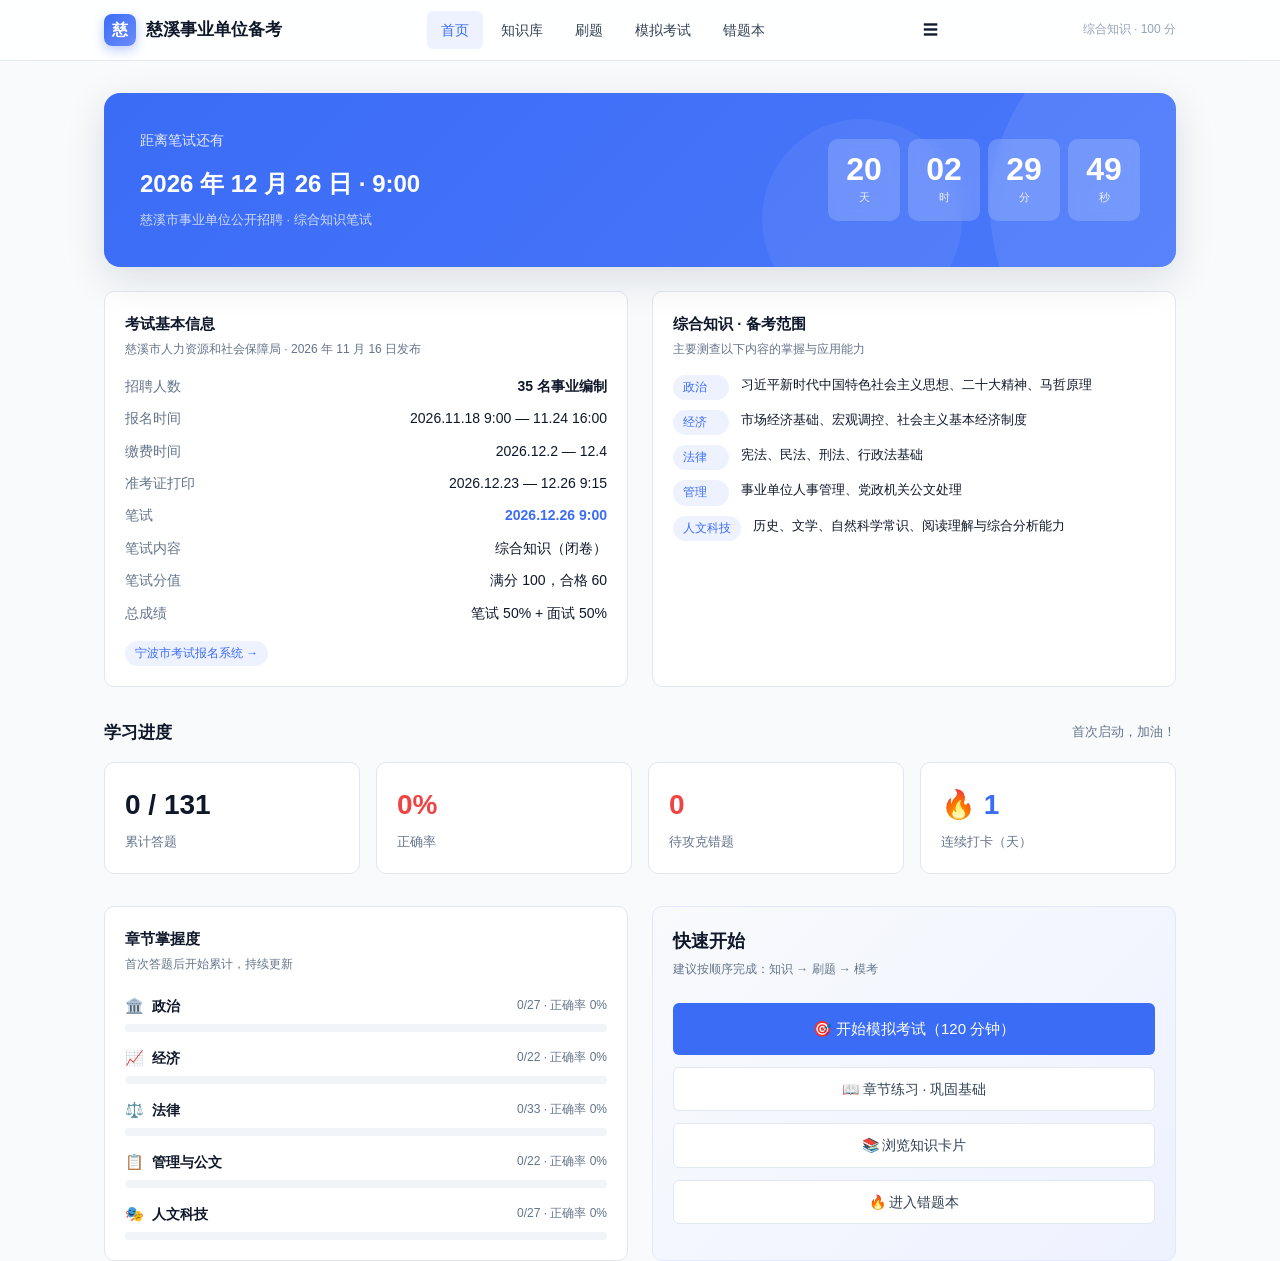
==== index.html @ dfe196db "feat: 慈溪事业单位备考网站 v1.0 — 131 道题 + 15 张知识卡" ====
<!DOCTYPE html>
<html lang="zh-CN">
<head>
<meta charset="UTF-8">
<meta name="viewport" content="width=device-width, initial-scale=1.0">
<title>慈溪事业单位备考 · 首页</title>
<link rel="stylesheet" href="styles.css">
</head>
<body>
<!-- 导航壳由 renderNav 注入 -->

<div class="container">

  <!-- Hero + 倒计时 -->
  <div class="countdown-wrap mt-32" id="countdown"></div>

  <div class="grid-2 mt-24 gap-24">
    <!-- 考试信息 -->
    <div class="card">
      <div class="card-title">考试基本信息</div>
      <div class="card-sub">慈溪市人力资源和社会保障局 · 2026 年 11 月 16 日发布</div>
      <div style="height:16px"></div>
      <div style="display:flex;flex-direction:column;gap:10px;font-size:14px;">
        <div class="flex-between"><span class="text-muted">招聘人数</span><span class="fw-bold">35 名事业编制</span></div>
        <div class="flex-between"><span class="text-muted">报名时间</span><span>2026.11.18 9:00 — 11.24 16:00</span></div>
        <div class="flex-between"><span class="text-muted">缴费时间</span><span>2026.12.2 — 12.4</span></div>
        <div class="flex-between"><span class="text-muted">准考证打印</span><span>2026.12.23 — 12.26 9:15</span></div>
        <div class="flex-between"><span class="text-muted">笔试</span><span class="text-primary fw-bold">2026.12.26 9:00</span></div>
        <div class="flex-between"><span class="text-muted">笔试内容</span><span>综合知识（闭卷）</span></div>
        <div class="flex-between"><span class="text-muted">笔试分值</span><span>满分 100，合格 60</span></div>
        <div class="flex-between"><span class="text-muted">总成绩</span><span>笔试 50% + 面试 50%</span></div>
      </div>
      <div class="mt-16">
        <a class="tag tag-blue" href="https://bmxt.nbhr.org.cn" target="_blank" rel="noopener">宁波市考试报名系统 →</a>
      </div>
    </div>

    <!-- 备考范围 -->
    <div class="card">
      <div class="card-title">综合知识 · 备考范围</div>
      <div class="card-sub">主要测查以下内容的掌握与应用能力</div>
      <div style="height:16px"></div>
      <div style="display:flex;flex-direction:column;gap:10px;">
        <div class="flex gap-12" style="align-items:flex-start;">
          <span class="tag tag-blue" style="min-width:56px;text-align:center;">政治</span>
          <span class="text-sm">习近平新时代中国特色社会主义思想、二十大精神、马哲原理</span>
        </div>
        <div class="flex gap-12" style="align-items:flex-start;">
          <span class="tag tag-blue" style="min-width:56px;text-align:center;">经济</span>
          <span class="text-sm">市场经济基础、宏观调控、社会主义基本经济制度</span>
        </div>
        <div class="flex gap-12" style="align-items:flex-start;">
          <span class="tag tag-blue" style="min-width:56px;text-align:center;">法律</span>
          <span class="text-sm">宪法、民法、刑法、行政法基础</span>
        </div>
        <div class="flex gap-12" style="align-items:flex-start;">
          <span class="tag tag-blue" style="min-width:56px;text-align:center;">管理</span>
          <span class="text-sm">事业单位人事管理、党政机关公文处理</span>
        </div>
        <div class="flex gap-12" style="align-items:flex-start;">
          <span class="tag tag-blue" style="min-width:56px;text-align:center;">人文科技</span>
          <span class="text-sm">历史、文学、自然科学常识、阅读理解与综合分析能力</span>
        </div>
      </div>
    </div>
  </div>

  <!-- 学习进度 -->
  <div class="section mt-32">
    <div class="section-header">
      <div class="section-title">学习进度</div>
      <div class="text-sm text-muted" id="lastUpdate">首次启动，加油！</div>
    </div>
    <div class="grid-4" id="statsGrid">
      <!-- 统计卡片由 JS 注入 -->
    </div>
  </div>

  <!-- 章节进度 + 快捷入口 -->
  <div class="grid-2 mt-24 gap-24">
    <div class="card">
      <div class="card-title">章节掌握度</div>
      <div class="card-sub">首次答题后开始累计，持续更新</div>
      <div style="height:20px"></div>
      <div id="chapterProgress" style="display:flex;flex-direction:column;gap:14px;">
        <!-- 章节进度条由 JS 注入 -->
      </div>
    </div>

    <div class="card" style="background:linear-gradient(135deg,#f8fafc 0%,#eef2ff 100%);border-color:#e0e7ff;">
      <div class="card-title" style="font-size:18px;">快速开始</div>
      <div class="card-sub">建议按顺序完成：知识 → 刷题 → 模考</div>
      <div style="height:24px"></div>
      <div style="display:flex;flex-direction:column;gap:12px;">
        <a class="btn btn-primary btn-block btn-lg" href="exam.html">🎯 开始模拟考试（120 分钟）</a>
        <a class="btn btn-outline btn-block" href="practice.html">📖 章节练习 · 巩固基础</a>
        <a class="btn btn-outline btn-block" href="knowledge.html">📚 浏览知识卡片</a>
        <a class="btn btn-outline btn-block" href="mistakes.html">🔥 进入错题本</a>
      </div>
    </div>
  </div>

</div>

<script src="data.js"></script>
<script src="app.js"></script>
<script>
  renderNav("home");
  startCountdown(document.getElementById("countdown"));

  // 打卡 + 渲染进度
  const streak = Store.checkIn();
  const p = getProgress();
  const statsEl = document.getElementById("statsGrid");
  const accuracyColor = p.accuracy >= 80 ? "success" : p.accuracy >= 60 ? "" : "danger";
  statsEl.innerHTML = `
    <div class="stat-card">
      <div class="stat-num">${p.answered} / ${p.total}</div>
      <div class="stat-label">累计答题</div>
    </div>
    <div class="stat-card">
      <div class="stat-num ${accuracyColor}">${p.accuracy}%</div>
      <div class="stat-label">正确率</div>
    </div>
    <div class="stat-card">
      <div class="stat-num danger">${p.mistakeCount}</div>
      <div class="stat-label">待攻克错题</div>
    </div>
    <div class="stat-card">
      <div class="stat-num accent">🔥 ${p.streak}</div>
      <div class="stat-label">连续打卡（天）</div>
    </div>
  `;

  // 章节进度
  const cp = document.getElementById("chapterProgress");
  cp.innerHTML = CHAPTERS.map(ch => {
    const qs = QUESTIONS.filter(q => q.section === ch.id);
    const sec = p.chapterStats[ch.id];
    const answered = sec?.total || 0;
    const correct = sec?.correct || 0;
    const pct = qs.length > 0 ? Math.round((answered / qs.length) * 100) : 0;
    const acc = answered > 0 ? Math.round((correct / answered) * 100) : 0;
    const color = acc >= 80 ? "green" : acc >= 60 ? "" : "amber";
    return `
      <div>
        <div class="flex-between" style="margin-bottom:6px;">
          <div class="flex gap-8" style="align-items:center;">
            <span>${ch.icon}</span>
            <span class="fw-600" style="font-size:14px;">${ch.name}</span>
          </div>
          <span class="text-xs text-muted">${answered}/${qs.length} · 正确率 ${acc}%</span>
        </div>
        <div class="progress-wrap">
          <div class="progress-bar ${color}" style="width:${pct}%"></div>
        </div>
      </div>
    `;
  }).join("");

  // 最近模考
  if (p.examCount > 0) {
    const exam = Store.load().exams;
    const last = exam[exam.length - 1];
    const date = new Date(last.time).toLocaleString("zh-CN", { hour12: false });
    console.log("最近一次模拟考试：", last.score, "分，", date);
  }
</script>
</body>
</html>
---- styles.css ----
/* ===== Design Tokens ===== */
:root {
  --primary: #3b6cf6;
  --primary-dark: #2e54c4;
  --primary-light: #eef2ff;
  --accent: #f59e0b;
  --danger: #ef4444;
  --success: #10b981;
  --neutral-900: #0f172a;
  --neutral-700: #334155;
  --neutral-500: #64748b;
  --neutral-400: #94a3b8;
  --neutral-200: #e2e8f0;
  --neutral-100: #f1f5f9;
  --neutral-50: #f8fafc;
  --radius-sm: 6px;
  --radius: 10px;
  --radius-lg: 16px;
  --shadow-sm: 0 1px 2px rgba(15, 23, 42, .06);
  --shadow: 0 4px 16px rgba(15, 23, 42, .08);
  --shadow-lg: 0 12px 40px rgba(15, 23, 42, .12);
  --container: 1120px;
}

* { box-sizing: border-box; margin: 0; padding: 0; }
html { scroll-behavior: smooth; }
body {
  font-family: -apple-system, BlinkMacSystemFont, "PingFang SC", "Microsoft YaHei", sans-serif;
  background: var(--neutral-50);
  color: var(--neutral-900);
  line-height: 1.6;
  font-size: 15px;
  -webkit-font-smoothing: antialiased;
}

a { color: inherit; text-decoration: none; }
button { font: inherit; cursor: pointer; border: none; background: none; color: inherit; }

/* ===== Layout ===== */
.container { max-width: var(--container); margin: 0 auto; padding: 0 24px; }

/* ===== Nav ===== */
.nav {
  position: sticky; top: 0; z-index: 50;
  background: rgba(255,255,255,.88); backdrop-filter: saturate(180%) blur(12px);
  border-bottom: 1px solid var(--neutral-200);
}
.nav-inner {
  display: flex; align-items: center; justify-content: space-between;
  height: 60px;
}
.brand {
  display: flex; align-items: center; gap: 10px;
  font-weight: 700; font-size: 17px; color: var(--neutral-900);
}
.brand-logo {
  width: 32px; height: 32px; border-radius: 8px;
  background: linear-gradient(135deg, var(--primary) 0%, #6b8cfa 100%);
  display: grid; place-items: center;
  color: #fff; font-weight: 800; font-size: 16px;
  box-shadow: 0 4px 12px rgba(59,108,246,.35);
}
.nav-links { display: flex; gap: 4px; }
.nav-links a {
  padding: 8px 14px; border-radius: var(--radius-sm);
  color: var(--neutral-700); font-weight: 500; font-size: 14px;
  transition: all .15s;
}
.nav-links a:hover { background: var(--neutral-100); color: var(--neutral-900); }
.nav-links a.active { background: var(--primary-light); color: var(--primary); }
.nav-hint { font-size: 12px; color: var(--neutral-400); }

/* ===== Hero / Header ===== */
.page-header {
  padding: 40px 0 28px;
}
.page-title {
  font-size: 26px; font-weight: 700; color: var(--neutral-900);
  margin-bottom: 6px;
}
.page-subtitle { color: var(--neutral-500); font-size: 14px; }

/* ===== Cards ===== */
.card {
  background: #fff; border: 1px solid var(--neutral-200);
  border-radius: var(--radius); padding: 20px;
}
.card-title { font-size: 15px; font-weight: 600; color: var(--neutral-900); margin-bottom: 4px; }
.card-sub { font-size: 12px; color: var(--neutral-500); }

/* ===== Grid ===== */
.grid-2 { display: grid; grid-template-columns: repeat(2, 1fr); gap: 16px; }
.grid-3 { display: grid; grid-template-columns: repeat(3, 1fr); gap: 16px; }
.grid-4 { display: grid; grid-template-columns: repeat(4, 1fr); gap: 16px; }

/* ===== Buttons ===== */
.btn {
  display: inline-flex; align-items: center; justify-content: center; gap: 6px;
  padding: 10px 20px; border-radius: var(--radius-sm);
  font-size: 14px; font-weight: 500;
  transition: all .15s;
}
.btn-primary { background: var(--primary); color: #fff; }
.btn-primary:hover { background: var(--primary-dark); }
.btn-outline { border: 1px solid var(--neutral-200); color: var(--neutral-700); background: #fff; }
.btn-outline:hover { border-color: var(--primary); color: var(--primary); }
.btn-ghost { color: var(--neutral-500); }
.btn-ghost:hover { color: var(--neutral-900); }
.btn-sm { padding: 6px 12px; font-size: 13px; }
.btn-lg { padding: 14px 28px; font-size: 15px; }
.btn-block { width: 100%; }

/* ===== Badges / Tags ===== */
.tag {
  display: inline-flex; align-items: center;
  padding: 3px 10px; border-radius: 100px;
  font-size: 12px; font-weight: 500;
}
.tag-blue { background: var(--primary-light); color: var(--primary); }
.tag-amber { background: #fef3c7; color: #92400e; }
.tag-green { background: #d1fae5; color: #065f46; }
.tag-gray { background: var(--neutral-100); color: var(--neutral-500); }
.tag-red { background: #fee2e2; color: #991b1b; }

/* ===== Countdown ===== */
.countdown-wrap {
  background: linear-gradient(135deg, var(--primary) 0%, #4a78fa 100%);
  color: #fff; border-radius: var(--radius-lg); padding: 36px;
  display: flex; justify-content: space-between; align-items: center;
  position: relative; overflow: hidden;
  box-shadow: var(--shadow-lg);
}
.countdown-wrap::before {
  content: ""; position: absolute; top: -50%; right: -20%;
  width: 400px; height: 400px; border-radius: 50%;
  background: rgba(255,255,255,.08);
}
.countdown-wrap::after {
  content: ""; position: absolute; bottom: -30%; right: 20%;
  width: 200px; height: 200px; border-radius: 50%;
  background: rgba(255,255,255,.06);
}
.countdown-left { position: relative; z-index: 1; }
.countdown-label { font-size: 14px; opacity: .85; margin-bottom: 14px; }
.countdown-title { font-size: 24px; font-weight: 700; margin-bottom: 6px; }
.countdown-sub { font-size: 13px; opacity: .75; }
.countdown-right { position: relative; z-index: 1; display: flex; gap: 8px; }
.cd-block {
  background: rgba(255,255,255,.18); border-radius: var(--radius);
  padding: 14px 18px; backdrop-filter: blur(8px);
  min-width: 72px; text-align: center;
}
.cd-num { font-size: 32px; font-weight: 700; line-height: 1; font-variant-numeric: tabular-nums; }
.cd-unit { font-size: 11px; opacity: .85; margin-top: 4px; }

/* ===== Stats ===== */
.stat-card {
  background: #fff; border: 1px solid var(--neutral-200);
  border-radius: var(--radius); padding: 20px;
}
.stat-num { font-size: 28px; font-weight: 700; color: var(--neutral-900); font-variant-numeric: tabular-nums; }
.stat-num.accent { color: var(--primary); }
.stat-num.danger { color: var(--danger); }
.stat-num.success { color: var(--success); }
.stat-label { font-size: 13px; color: var(--neutral-500); margin-top: 4px; }

/* ===== Progress Bar ===== */
.progress-wrap { width: 100%; height: 8px; background: var(--neutral-100); border-radius: 100px; overflow: hidden; }
.progress-bar { height: 100%; border-radius: 100px; background: linear-gradient(90deg, var(--primary), #6b8cfa); transition: width .4s ease; }
.progress-bar.small { height: 6px; }
.progress-bar.amber { background: linear-gradient(90deg, var(--accent), #fbbf24); }
.progress-bar.green { background: linear-gradient(90deg, var(--success), #34d399); }

/* ===== Section ===== */
.section { margin-bottom: 32px; }
.section-header {
  display: flex; justify-content: space-between; align-items: center;
  margin-bottom: 16px;
}
.section-title { font-size: 17px; font-weight: 700; color: var(--neutral-900); }

/* ===== Topic Cards (Knowledge) ===== */
.topic-card {
  background: #fff; border: 1px solid var(--neutral-200);
  border-radius: var(--radius); padding: 24px;
  transition: all .2s; cursor: pointer;
  display: block;
}
.topic-card:hover {
  border-color: var(--primary);
  box-shadow: var(--shadow);
  transform: translateY(-2px);
}
.topic-icon {
  width: 48px; height: 48px; border-radius: 12px;
  display: grid; place-items: center;
  font-size: 22px; margin-bottom: 16px;
}
.topic-card h3 { font-size: 16px; font-weight: 600; margin-bottom: 6px; }
.topic-card p { font-size: 13px; color: var(--neutral-500); margin-bottom: 14px; }
.topic-meta { display: flex; justify-content: space-between; font-size: 12px; color: var(--neutral-400); }

/* ===== Knowledge Page ===== */
.kb-tabs {
  display: flex; gap: 4px; padding: 4px; background: var(--neutral-100);
  border-radius: var(--radius-sm); margin-bottom: 24px;
  width: fit-content;
}
.kb-tab {
  padding: 8px 18px; border-radius: 6px;
  font-size: 13px; font-weight: 500;
  color: var(--neutral-500); cursor: pointer; transition: all .15s;
}
.kb-tab.active { background: #fff; color: var(--neutral-900); box-shadow: var(--shadow-sm); }

.kb-node {
  background: #fff; border: 1px solid var(--neutral-200);
  border-radius: var(--radius); padding: 24px;
  margin-bottom: 16px;
}
.kb-node h3 { font-size: 16px; font-weight: 600; margin-bottom: 12px; color: var(--neutral-900); }
.kb-node p, .kb-node li { font-size: 14px; color: var(--neutral-700); line-height: 1.8; }
.kb-node ul { padding-left: 20px; margin: 8px 0; }
.kb-node li { margin-bottom: 4px; }
.kb-node .hl { color: var(--primary); font-weight: 600; }
.kb-node code { background: var(--neutral-100); padding: 2px 6px; border-radius: 4px; font-size: 13px; }

/* ===== Question Card ===== */
.q-card {
  background: #fff; border: 1px solid var(--neutral-200);
  border-radius: var(--radius); padding: 28px; margin-bottom: 20px;
}
.q-meta { display: flex; gap: 12px; align-items: center; margin-bottom: 16px; }
.q-index { font-weight: 700; color: var(--primary); font-variant-numeric: tabular-nums; }
.q-type { font-size: 12px; color: var(--neutral-400); }
.q-text { font-size: 15px; line-height: 1.8; color: var(--neutral-900); margin-bottom: 20px; font-weight: 500; }

.options { display: flex; flex-direction: column; gap: 10px; }
.option {
  display: flex; align-items: flex-start; gap: 12px;
  padding: 14px 16px; border: 1px solid var(--neutral-200);
  border-radius: var(--radius-sm); cursor: pointer;
  transition: all .15s;
  background: #fff;
  text-align: left;
}
.option:hover { border-color: var(--primary); background: var(--primary-light); }
.option.selected { border-color: var(--primary); background: var(--primary-light); }
.option.correct { border-color: var(--success); background: #d1fae5; }
.option.wrong { border-color: var(--danger); background: #fee2e2; }
.option.disabled { cursor: default; }
.option-key {
  width: 26px; height: 26px; border-radius: 50%;
  background: var(--neutral-100); color: var(--neutral-500);
  display: grid; place-items: center;
  font-weight: 600; font-size: 13px; flex-shrink: 0;
}
.option.selected .option-key { background: var(--primary); color: #fff; }
.option.correct .option-key { background: var(--success); color: #fff; }
.option.wrong .option-key { background: var(--danger); color: #fff; }
.option-text { flex: 1; font-size: 14px; color: var(--neutral-700); padding-top: 3px; }

.q-explain {
  margin-top: 20px; padding: 16px; background: var(--neutral-50);
  border-radius: var(--radius-sm); border-left: 3px solid var(--primary);
  font-size: 13px; color: var(--neutral-700); line-height: 1.8;
}
.q-explain-title { font-weight: 600; margin-bottom: 6px; color: var(--neutral-900); }

/* ===== Exam Page ===== */
.exam-header {
  position: sticky; top: 60px; z-index: 40;
  background: rgba(255,255,255,.95); backdrop-filter: blur(10px);
  border-bottom: 1px solid var(--neutral-200);
  padding: 12px 0; margin-bottom: 20px;
}
.exam-header-inner {
  display: flex; justify-content: space-between; align-items: center;
  gap: 16px;
}
.timer {
  font-family: "SF Mono", "JetBrains Mono", Consolas, monospace;
  font-size: 20px; font-weight: 700; color: var(--neutral-900);
  padding: 8px 16px; background: var(--neutral-100); border-radius: var(--radius-sm);
}
.timer.warning { background: #fef3c7; color: #92400e; }
.timer.danger { background: #fee2e2; color: #991b1b; }
.q-nav { display: flex; gap: 6px; flex-wrap: wrap; max-width: 50%; }
.q-nav-btn {
  width: 32px; height: 32px; border-radius: 6px;
  font-size: 13px; font-weight: 500;
  background: var(--neutral-100); color: var(--neutral-500);
  transition: all .1s;
}
.q-nav-btn:hover { background: var(--neutral-200); }
.q-nav-btn.current { background: var(--primary); color: #fff; }
.q-nav-btn.answered { background: var(--success); color: #fff; }
.q-nav-btn.marked { background: var(--accent); color: #fff; }

/* ===== Result ===== */
.result-card {
  background: #fff; border-radius: var(--radius-lg); padding: 40px;
  text-align: center; box-shadow: var(--shadow);
}
.score-circle {
  width: 180px; height: 180px; border-radius: 50%;
  margin: 0 auto 24px; position: relative;
  display: grid; place-items: center;
}
.score-circle svg { position: absolute; inset: 0; transform: rotate(-90deg); }
.score-num { font-size: 48px; font-weight: 800; font-variant-numeric: tabular-nums; }
.score-unit { font-size: 14px; color: var(--neutral-500); }
.result-title { font-size: 22px; font-weight: 700; margin-bottom: 8px; }
.result-title.pass { color: var(--success); }
.result-title.fail { color: var(--danger); }
.result-sub { color: var(--neutral-500); margin-bottom: 24px; }

/* ===== Practice Page ===== */
.chapter-list { display: flex; flex-direction: column; gap: 12px; }
.chapter-item {
  background: #fff; border: 1px solid var(--neutral-200);
  border-radius: var(--radius); padding: 20px 24px;
  display: flex; justify-content: space-between; align-items: center;
  transition: all .15s; cursor: pointer;
}
.chapter-item:hover { border-color: var(--primary); box-shadow: var(--shadow-sm); }
.chapter-info { flex: 1; }
.chapter-info h4 { font-size: 15px; font-weight: 600; margin-bottom: 4px; }
.chapter-info p { font-size: 13px; color: var(--neutral-500); }
.chapter-progress { width: 200px; text-align: right; }
.chapter-progress .progress-wrap { margin-bottom: 6px; }

/* ===== Mistakes ===== */
.mistake-filter {
  display: flex; gap: 8px; margin-bottom: 20px; flex-wrap: wrap;
}

/* ===== Modal ===== */
.modal-mask {
  position: fixed; inset: 0; background: rgba(15, 23, 42, .5);
  display: grid; place-items: center; z-index: 100;
  animation: fadeIn .15s ease;
}
.modal {
  background: #fff; border-radius: var(--radius-lg);
  padding: 28px; width: 440px; max-width: 90vw;
  box-shadow: var(--shadow-lg);
}
.modal h3 { font-size: 18px; font-weight: 700; margin-bottom: 8px; }
.modal p { font-size: 14px; color: var(--neutral-500); margin-bottom: 20px; }
.modal-actions { display: flex; gap: 10px; justify-content: flex-end; }

@keyframes fadeIn { from { opacity: 0; } to { opacity: 1; } }

/* ===== Utility ===== */
.flex { display: flex; }
.flex-between { display: flex; justify-content: space-between; align-items: center; }
.gap-8 { gap: 8px; } .gap-12 { gap: 12px; } .gap-16 { gap: 16px; } .gap-24 { gap: 24px; }
.mt-8 { margin-top: 8px; } .mt-16 { margin-top: 16px; } .mt-24 { margin-top: 24px; } .mt-32 { margin-top: 32px; }
.mb-8 { margin-bottom: 8px; } .mb-16 { margin-bottom: 16px; }
.text-sm { font-size: 13px; }
.text-xs { font-size: 12px; }
.text-muted { color: var(--neutral-500); }
.text-primary { color: var(--primary); }
.text-danger { color: var(--danger); }
.text-success { color: var(--success); }
.text-accent { color: var(--accent); }
.text-center { text-align: center; }
.fw-bold { font-weight: 700; }
.fw-600 { font-weight: 600; }
.empty-state {
  padding: 60px 20px; text-align: center; color: var(--neutral-400);
}
.empty-state-icon { font-size: 48px; margin-bottom: 12px; }
.hidden { display: none !important; }

/* ===== Mobile ===== */
@media (max-width: 768px) {
  .nav-links { display: none; }
  .nav-links.open {
    display: flex; flex-direction: column; gap: 4px;
    position: absolute; top: 60px; left: 0; right: 0;
    background: #fff; border-bottom: 1px solid var(--neutral-200);
    padding: 12px 24px;
  }
  .nav-links.open a { padding: 10px 12px; border-radius: var(--radius-sm); }
  .nav-hint { display: none; }
  .menu-btn { display: block !important; }

  .container { padding: 0 16px; }
  .countdown-wrap { flex-direction: column; text-align: center; padding: 28px; gap: 20px; }
  .countdown-right { justify-content: center; flex-wrap: wrap; }
  .grid-2, .grid-3, .grid-4 { grid-template-columns: 1fr; }
  .page-header { padding: 28px 0 20px; }
  .page-title { font-size: 22px; }

  .exam-header-inner { flex-direction: column; align-items: stretch; gap: 10px; }
  .q-nav { max-width: 100%; justify-content: center; }
  .chapter-item { flex-direction: column; align-items: flex-start; gap: 12px; }
  .chapter-progress { width: 100%; text-align: left; }
  .score-circle { width: 140px; height: 140px; }
  .score-num { font-size: 36px; }

  .cd-block { min-width: 56px; padding: 10px 12px; }
  .cd-num { font-size: 22px; }
}

.menu-btn { display: none; }
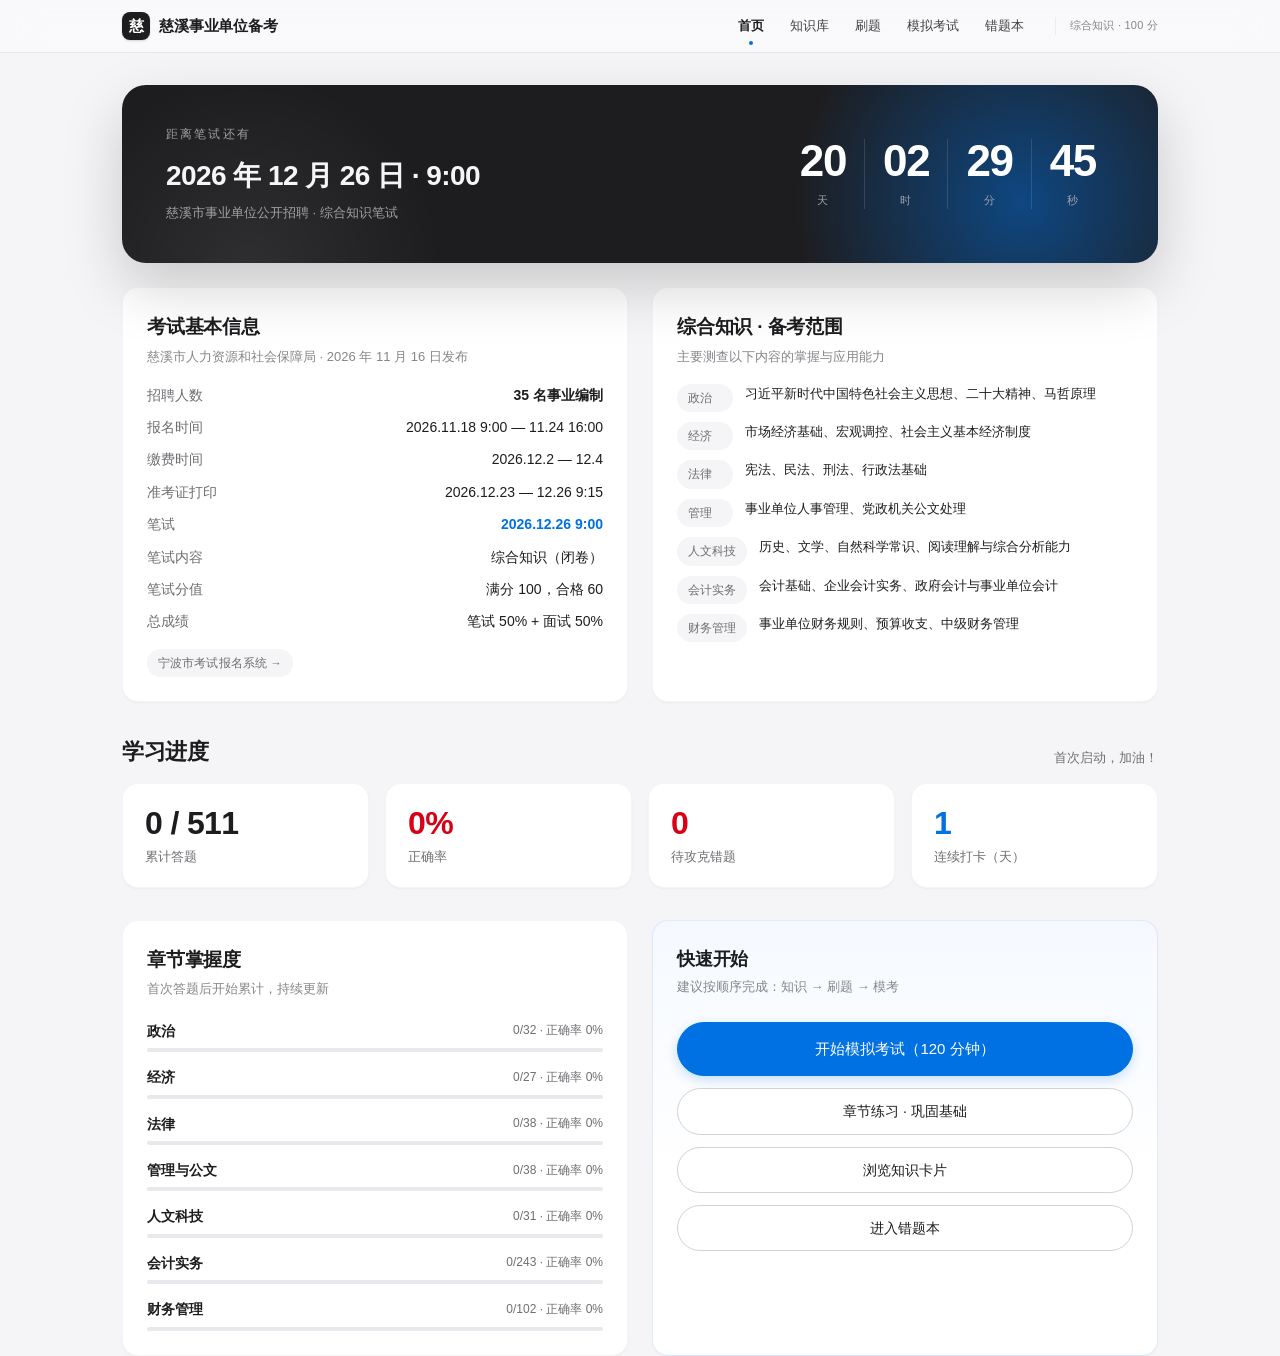
==== commit cc4d47e0: "扩充财务管理与政府会计题库至511题，新增政府会计制度科目卡，优化移动端交互" ====
--- a/index.html
+++ b/index.html
@@ -2,11 +2,11 @@
 <html lang="zh-CN">
 <head>
 <meta charset="UTF-8">
-<meta name="viewport" content="width=device-width, initial-scale=1.0">
+<meta name="viewport" content="width=device-width, initial-scale=1.0, viewport-fit=cover">
 <title>慈溪事业单位备考 · 首页</title>
-<link rel="stylesheet" href="styles.css">
+<link rel="stylesheet" href="styles.css?v=20261124d">
 </head>
-<body>
+<body class="has-dock">
 <!-- 导航壳由 renderNav 注入 -->
 
 <div class="container">
@@ -61,6 +61,14 @@
           <span class="tag tag-blue" style="min-width:56px;text-align:center;">人文科技</span>
           <span class="text-sm">历史、文学、自然科学常识、阅读理解与综合分析能力</span>
         </div>
+        <div class="flex gap-12" style="align-items:flex-start;">
+          <span class="tag tag-blue" style="min-width:56px;text-align:center;">会计实务</span>
+          <span class="text-sm">会计基础、企业会计实务、政府会计与事业单位会计</span>
+        </div>
+        <div class="flex gap-12" style="align-items:flex-start;">
+          <span class="tag tag-blue" style="min-width:56px;text-align:center;">财务管理</span>
+          <span class="text-sm">事业单位财务规则、预算收支、中级财务管理</span>
+        </div>
       </div>
     </div>
   </div>
@@ -87,23 +95,28 @@
       </div>
     </div>
 
-    <div class="card" style="background:linear-gradient(135deg,#f8fafc 0%,#eef2ff 100%);border-color:#e0e7ff;">
+    <div class="card quick-start">
       <div class="card-title" style="font-size:18px;">快速开始</div>
       <div class="card-sub">建议按顺序完成：知识 → 刷题 → 模考</div>
       <div style="height:24px"></div>
       <div style="display:flex;flex-direction:column;gap:12px;">
-        <a class="btn btn-primary btn-block btn-lg" href="exam.html">🎯 开始模拟考试（120 分钟）</a>
-        <a class="btn btn-outline btn-block" href="practice.html">📖 章节练习 · 巩固基础</a>
-        <a class="btn btn-outline btn-block" href="knowledge.html">📚 浏览知识卡片</a>
-        <a class="btn btn-outline btn-block" href="mistakes.html">🔥 进入错题本</a>
+        <a class="btn btn-primary btn-block btn-lg" href="exam.html">开始模拟考试（120 分钟）</a>
+        <a class="btn btn-outline btn-block" href="practice.html">章节练习 · 巩固基础</a>
+        <a class="btn btn-outline btn-block" href="knowledge.html">浏览知识卡片</a>
+        <a class="btn btn-outline btn-block" href="mistakes.html">进入错题本</a>
       </div>
     </div>
   </div>
 
 </div>
 
-<script src="data.js"></script>
-<script src="app.js"></script>
+<div class="mobile-dock">
+  <a class="btn btn-outline" href="practice.html">章节练习</a>
+  <a class="btn btn-primary" href="exam.html">模拟考试</a>
+</div>
+
+<script src="data.js?v=20261125"></script>
+<script src="app.js?v=20261124"></script>
 <script>
   renderNav("home");
   startCountdown(document.getElementById("countdown"));
@@ -127,7 +140,7 @@
       <div class="stat-label">待攻克错题</div>
     </div>
     <div class="stat-card">
-      <div class="stat-num accent">🔥 ${p.streak}</div>
+      <div class="stat-num accent">${p.streak}</div>
       <div class="stat-label">连续打卡（天）</div>
     </div>
   `;
@@ -146,7 +159,7 @@
       <div>
         <div class="flex-between" style="margin-bottom:6px;">
           <div class="flex gap-8" style="align-items:center;">
-            <span>${ch.icon}</span>
+            <span class="chapter-icon">${ch.icon}</span>
             <span class="fw-600" style="font-size:14px;">${ch.name}</span>
           </div>
           <span class="text-xs text-muted">${answered}/${qs.length} · 正确率 ${acc}%</span>
--- a/styles.css
+++ b/styles.css
@@ -1,92 +1,159 @@
-/* ===== Design Tokens ===== */
+/* ============================================================
+   慈溪事业单位备考 · Apple 风格视觉系统
+   浅灰底、白色圆角卡片、SF 系统字体、蓝色主色、分段控件
+   ============================================================ */
+
 :root {
-  --primary: #3b6cf6;
-  --primary-dark: #2e54c4;
-  --primary-light: #eef2ff;
-  --accent: #f59e0b;
-  --danger: #ef4444;
-  --success: #10b981;
-  --neutral-900: #0f172a;
-  --neutral-700: #334155;
-  --neutral-500: #64748b;
-  --neutral-400: #94a3b8;
-  --neutral-200: #e2e8f0;
-  --neutral-100: #f1f5f9;
-  --neutral-50: #f8fafc;
-  --radius-sm: 6px;
-  --radius: 10px;
-  --radius-lg: 16px;
-  --shadow-sm: 0 1px 2px rgba(15, 23, 42, .06);
-  --shadow: 0 4px 16px rgba(15, 23, 42, .08);
-  --shadow-lg: 0 12px 40px rgba(15, 23, 42, .12);
-  --container: 1120px;
+  /* 背景与材质 */
+  --paper: #f5f5f7;
+  --paper-deep: #e8e8ed;
+  --surface: #ffffff;
+  --surface-2: #fbfbfd;
+
+  /* 文字 */
+  --ink: #1d1d1f;
+  --ink-2: #424245;
+  --muted: #6e6e73;
+  --faint: #86868b;
+
+  /* 分隔线 */
+  --line: #d2d2d7;
+  --line-strong: #b8b8bd;
+  --line-soft: #ececef;
+
+  /* 主色与状态色 */
+  --accent: #0071e3;
+  --accent-dark: #0066cc;
+  --accent-soft: #e8f2ff;
+  --jade: #248a3d;
+  --jade-soft: #edf9f0;
+  --gold: #c93400;
+  --gold-soft: #fff4e5;
+  --danger: #d70015;
+  --danger-soft: #fff0ef;
+  --success: #248a3d;
+
+  /* 兼容旧 token */
+  --primary: #0071e3;
+  --primary-dark: #0066cc;
+  --primary-light: #e8f2ff;
+  --neutral-900: #1d1d1f;
+  --neutral-700: #424245;
+  --neutral-500: #6e6e73;
+  --neutral-400: #86868b;
+  --neutral-200: #d2d2d7;
+  --neutral-100: #e8e8ed;
+  --neutral-50: #f5f5f7;
+
+  /* 圆角 */
+  --radius-sm: 10px;
+  --radius: 16px;
+  --radius-lg: 24px;
+  --radius-pill: 980px;
+
+  /* 阴影 */
+  --shadow-sm: 0 1px 2px rgba(0, 0, 0, .04);
+  --shadow: 0 4px 20px rgba(0, 0, 0, .06);
+  --shadow-lg: 0 20px 48px rgba(0, 0, 0, .12);
+  --container: 1080px;
+
+  /* 字体 */
+  --font-display: -apple-system, BlinkMacSystemFont, "SF Pro Display", "PingFang SC", "Helvetica Neue", "Microsoft YaHei", sans-serif;
+  --font-body: -apple-system, BlinkMacSystemFont, "SF Pro Text", "PingFang SC", "Helvetica Neue", "Microsoft YaHei", sans-serif;
+  --font-mono: "SF Mono", ui-monospace, "JetBrains Mono", Menlo, Consolas, monospace;
 }
 
 * { box-sizing: border-box; margin: 0; padding: 0; }
-html { scroll-behavior: smooth; }
+html { scroll-behavior: smooth; -webkit-text-size-adjust: 100%; }
 body {
-  font-family: -apple-system, BlinkMacSystemFont, "PingFang SC", "Microsoft YaHei", sans-serif;
-  background: var(--neutral-50);
-  color: var(--neutral-900);
+  font-family: var(--font-body);
+  background: var(--paper);
+  color: var(--ink);
   line-height: 1.6;
-  font-size: 15px;
+  font-size: 16px;
   -webkit-font-smoothing: antialiased;
+  text-rendering: optimizeLegibility;
 }
 
 a { color: inherit; text-decoration: none; }
 button { font: inherit; cursor: pointer; border: none; background: none; color: inherit; }
+::selection { background: rgba(0, 113, 227, .22); color: var(--ink); }
+:focus-visible { outline: 3px solid rgba(0, 113, 227, .5); outline-offset: 2px; border-radius: 6px; }
 
 /* ===== Layout ===== */
-.container { max-width: var(--container); margin: 0 auto; padding: 0 24px; }
+.container { max-width: var(--container); margin: 0 auto; padding: 0 22px; }
 
 /* ===== Nav ===== */
 .nav {
   position: sticky; top: 0; z-index: 50;
-  background: rgba(255,255,255,.88); backdrop-filter: saturate(180%) blur(12px);
-  border-bottom: 1px solid var(--neutral-200);
+  background: rgba(251, 251, 253, .82);
+  backdrop-filter: saturate(180%) blur(20px);
+  -webkit-backdrop-filter: saturate(180%) blur(20px);
+  border-bottom: 1px solid rgba(0, 0, 0, .08);
 }
 .nav-inner {
   display: flex; align-items: center; justify-content: space-between;
-  height: 60px;
+  height: 52px; gap: 20px;
 }
 .brand {
-  display: flex; align-items: center; gap: 10px;
-  font-weight: 700; font-size: 17px; color: var(--neutral-900);
+  display: flex; align-items: center; gap: 9px;
+  font-size: 15px; font-weight: 600; letter-spacing: -.01em;
+  color: var(--ink); white-space: nowrap;
 }
 .brand-logo {
-  width: 32px; height: 32px; border-radius: 8px;
-  background: linear-gradient(135deg, var(--primary) 0%, #6b8cfa 100%);
+  width: 28px; height: 28px; border-radius: 8px;
+  background: var(--ink); color: #fff;
   display: grid; place-items: center;
-  color: #fff; font-weight: 800; font-size: 16px;
-  box-shadow: 0 4px 12px rgba(59,108,246,.35);
-}
-.nav-links { display: flex; gap: 4px; }
+  font-size: 15px; font-weight: 600;
+  box-shadow: 0 1px 2px rgba(0, 0, 0, .16);
+}
+.nav-links { display: flex; gap: 4px; margin-left: auto; }
 .nav-links a {
-  padding: 8px 14px; border-radius: var(--radius-sm);
-  color: var(--neutral-700); font-weight: 500; font-size: 14px;
-  transition: all .15s;
-}
-.nav-links a:hover { background: var(--neutral-100); color: var(--neutral-900); }
-.nav-links a.active { background: var(--primary-light); color: var(--primary); }
-.nav-hint { font-size: 12px; color: var(--neutral-400); }
-
-/* ===== Hero / Header ===== */
-.page-header {
-  padding: 40px 0 28px;
-}
+  position: relative;
+  padding: 16px 11px;
+  color: var(--ink-2); font-size: 12.5px; letter-spacing: 0;
+  transition: color .18s ease;
+}
+.nav-links a:hover { color: var(--accent); }
+.nav-links a.active { color: var(--ink); font-weight: 600; }
+.nav-links a.active::after {
+  content: ""; position: absolute; left: 50%; bottom: 7px;
+  width: 4px; height: 4px; border-radius: 50%;
+  background: var(--accent); transform: translateX(-50%);
+}
+.nav-hint {
+  font-size: 11px; color: var(--faint); letter-spacing: .02em;
+  padding-left: 14px; border-left: 1px solid var(--line-soft);
+  white-space: nowrap;
+}
+.menu-btn {
+  display: none; align-items: center; justify-content: center;
+  width: 34px; height: 34px; border-radius: 50%;
+  color: var(--ink); font-size: 16px;
+  background: rgba(0, 0, 0, .05);
+}
+
+/* ===== Page Header ===== */
+.page-header { padding: 42px 0 22px; margin-bottom: 24px; }
 .page-title {
-  font-size: 26px; font-weight: 700; color: var(--neutral-900);
-  margin-bottom: 6px;
-}
-.page-subtitle { color: var(--neutral-500); font-size: 14px; }
+  font-size: 36px; font-weight: 700; letter-spacing: -.02em;
+  color: var(--ink); margin-bottom: 7px; line-height: 1.2;
+}
+.page-subtitle { color: var(--muted); font-size: 15px; letter-spacing: 0; }
 
 /* ===== Cards ===== */
 .card {
-  background: #fff; border: 1px solid var(--neutral-200);
-  border-radius: var(--radius); padding: 20px;
-}
-.card-title { font-size: 15px; font-weight: 600; color: var(--neutral-900); margin-bottom: 4px; }
-.card-sub { font-size: 12px; color: var(--neutral-500); }
+  background: var(--surface);
+  border: 1px solid rgba(0, 0, 0, .04);
+  border-radius: var(--radius);
+  padding: 24px;
+  box-shadow: var(--shadow-sm);
+}
+.card-title {
+  font-size: 19px; font-weight: 600; letter-spacing: -.01em;
+  color: var(--ink); margin-bottom: 4px;
+}
+.card-sub { font-size: 13px; color: var(--faint); }
 
 /* ===== Grid ===== */
 .grid-2 { display: grid; grid-template-columns: repeat(2, 1fr); gap: 16px; }
@@ -95,262 +162,333 @@
 
 /* ===== Buttons ===== */
 .btn {
-  display: inline-flex; align-items: center; justify-content: center; gap: 6px;
-  padding: 10px 20px; border-radius: var(--radius-sm);
-  font-size: 14px; font-weight: 500;
-  transition: all .15s;
-}
-.btn-primary { background: var(--primary); color: #fff; }
-.btn-primary:hover { background: var(--primary-dark); }
-.btn-outline { border: 1px solid var(--neutral-200); color: var(--neutral-700); background: #fff; }
-.btn-outline:hover { border-color: var(--primary); color: var(--primary); }
-.btn-ghost { color: var(--neutral-500); }
-.btn-ghost:hover { color: var(--neutral-900); }
-.btn-sm { padding: 6px 12px; font-size: 13px; }
+  display: inline-flex; align-items: center; justify-content: center; gap: 7px;
+  padding: 11px 21px; border-radius: var(--radius-pill);
+  font-size: 14px; font-weight: 500; letter-spacing: 0;
+  border: 1px solid transparent;
+  transition: background .18s ease, border-color .18s ease, color .18s ease, transform .12s ease, box-shadow .18s ease;
+}
+.btn:active { transform: scale(.975); }
+.btn-primary {
+  background: var(--accent); color: #fff; border-color: var(--accent);
+  box-shadow: 0 4px 12px rgba(0, 113, 227, .22);
+}
+.btn-primary:hover { background: #0077ed; border-color: #0077ed; }
+.btn-outline { border-color: var(--line); color: var(--ink); background: var(--surface); }
+.btn-outline:hover { border-color: var(--faint); background: var(--surface-2); }
+.btn-ghost { color: var(--accent); }
+.btn-ghost:hover { color: var(--accent-dark); background: rgba(0, 113, 227, .06); }
+.btn-sm { padding: 7px 14px; font-size: 12.5px; }
 .btn-lg { padding: 14px 28px; font-size: 15px; }
 .btn-block { width: 100%; }
+.btn:disabled { opacity: .4; cursor: not-allowed; }
 
 /* ===== Badges / Tags ===== */
 .tag {
   display: inline-flex; align-items: center;
-  padding: 3px 10px; border-radius: 100px;
-  font-size: 12px; font-weight: 500;
-}
-.tag-blue { background: var(--primary-light); color: var(--primary); }
-.tag-amber { background: #fef3c7; color: #92400e; }
-.tag-green { background: #d1fae5; color: #065f46; }
-.tag-gray { background: var(--neutral-100); color: var(--neutral-500); }
-.tag-red { background: #fee2e2; color: #991b1b; }
-
-/* ===== Countdown ===== */
+  padding: 4px 10px; border-radius: var(--radius-pill);
+  font-size: 11.5px; font-weight: 500; letter-spacing: .01em;
+  border: 1px solid transparent; white-space: nowrap;
+}
+.tag-blue { background: var(--paper); color: var(--muted); }
+.tag-amber { background: var(--gold-soft); color: var(--gold); }
+.tag-green { background: var(--jade-soft); color: var(--jade); }
+.tag-gray { background: var(--paper); color: var(--muted); }
+.tag-red { background: var(--danger-soft); color: var(--danger); }
+
+/* ===== Countdown（深色产品面板） ===== */
 .countdown-wrap {
-  background: linear-gradient(135deg, var(--primary) 0%, #4a78fa 100%);
-  color: #fff; border-radius: var(--radius-lg); padding: 36px;
+  position: relative; overflow: hidden;
+  background: #1d1d1f;
+  color: #f5f5f7;
+  border-radius: var(--radius-lg);
+  padding: 40px 44px;
   display: flex; justify-content: space-between; align-items: center;
-  position: relative; overflow: hidden;
-  box-shadow: var(--shadow-lg);
+  gap: 28px;
+  box-shadow: 0 24px 60px rgba(0, 0, 0, .18);
 }
 .countdown-wrap::before {
-  content: ""; position: absolute; top: -50%; right: -20%;
-  width: 400px; height: 400px; border-radius: 50%;
-  background: rgba(255,255,255,.08);
+  content: ""; position: absolute; right: -12%; top: -80%;
+  width: 520px; height: 520px; border-radius: 50%;
+  background: radial-gradient(circle, rgba(0, 113, 227, .5), transparent 62%);
+  pointer-events: none;
 }
 .countdown-wrap::after {
-  content: ""; position: absolute; bottom: -30%; right: 20%;
-  width: 200px; height: 200px; border-radius: 50%;
-  background: rgba(255,255,255,.06);
+  content: ""; position: absolute; left: -8%; bottom: -120%;
+  width: 420px; height: 420px; border-radius: 50%;
+  background: radial-gradient(circle, rgba(255, 255, 255, .08), transparent 65%);
+  pointer-events: none;
 }
 .countdown-left { position: relative; z-index: 1; }
-.countdown-label { font-size: 14px; opacity: .85; margin-bottom: 14px; }
-.countdown-title { font-size: 24px; font-weight: 700; margin-bottom: 6px; }
-.countdown-sub { font-size: 13px; opacity: .75; }
-.countdown-right { position: relative; z-index: 1; display: flex; gap: 8px; }
+.countdown-label {
+  font-size: 12px; letter-spacing: .18em; color: #a1a1a6;
+  margin-bottom: 14px; font-weight: 500;
+}
+.countdown-title {
+  font-size: 28px; font-weight: 600; letter-spacing: -.02em;
+  color: #f5f5f7; margin-bottom: 8px; line-height: 1.3;
+}
+.countdown-sub { font-size: 13px; color: #a1a1a6; letter-spacing: 0; }
+.countdown-right { position: relative; z-index: 1; display: flex; align-items: stretch; }
 .cd-block {
-  background: rgba(255,255,255,.18); border-radius: var(--radius);
-  padding: 14px 18px; backdrop-filter: blur(8px);
-  min-width: 72px; text-align: center;
-}
-.cd-num { font-size: 32px; font-weight: 700; line-height: 1; font-variant-numeric: tabular-nums; }
-.cd-unit { font-size: 11px; opacity: .85; margin-top: 4px; }
+  min-width: 76px; text-align: center;
+  padding: 0 18px;
+  border-left: 1px solid rgba(255, 255, 255, .12);
+}
+.cd-block:first-child { border-left: none; }
+.cd-num {
+  font-size: 44px; font-weight: 600; line-height: 1;
+  color: #fff; font-variant-numeric: tabular-nums;
+  letter-spacing: -.03em;
+}
+.cd-unit { font-size: 11px; color: #a1a1a6; margin-top: 9px; letter-spacing: .08em; }
 
 /* ===== Stats ===== */
 .stat-card {
-  background: #fff; border: 1px solid var(--neutral-200);
-  border-radius: var(--radius); padding: 20px;
-}
-.stat-num { font-size: 28px; font-weight: 700; color: var(--neutral-900); font-variant-numeric: tabular-nums; }
-.stat-num.accent { color: var(--primary); }
+  background: var(--surface);
+  border: 1px solid rgba(0, 0, 0, .04);
+  border-radius: var(--radius);
+  padding: 20px 22px;
+  box-shadow: var(--shadow-sm);
+}
+.stat-num {
+  font-size: 32px; font-weight: 600; line-height: 1.2;
+  color: var(--ink); font-variant-numeric: tabular-nums;
+  letter-spacing: -.02em;
+}
+.stat-num.accent { color: var(--accent); }
 .stat-num.danger { color: var(--danger); }
-.stat-num.success { color: var(--success); }
-.stat-label { font-size: 13px; color: var(--neutral-500); margin-top: 4px; }
-
-/* ===== Progress Bar ===== */
-.progress-wrap { width: 100%; height: 8px; background: var(--neutral-100); border-radius: 100px; overflow: hidden; }
-.progress-bar { height: 100%; border-radius: 100px; background: linear-gradient(90deg, var(--primary), #6b8cfa); transition: width .4s ease; }
-.progress-bar.small { height: 6px; }
-.progress-bar.amber { background: linear-gradient(90deg, var(--accent), #fbbf24); }
-.progress-bar.green { background: linear-gradient(90deg, var(--success), #34d399); }
+.stat-num.success { color: var(--jade); }
+.stat-label { font-size: 12.5px; color: var(--muted); margin-top: 4px; }
+
+/* ===== Progress ===== */
+.progress-wrap { width: 100%; height: 4px; background: var(--paper-deep); border-radius: var(--radius-pill); overflow: hidden; }
+.progress-bar { height: 100%; background: var(--accent); border-radius: inherit; transition: width .45s ease; }
+.progress-bar.small { height: 3px; }
+.progress-bar.amber { background: #ff9500; }
+.progress-bar.green { background: #34c759; }
 
 /* ===== Section ===== */
 .section { margin-bottom: 32px; }
 .section-header {
-  display: flex; justify-content: space-between; align-items: center;
-  margin-bottom: 16px;
-}
-.section-title { font-size: 17px; font-weight: 700; color: var(--neutral-900); }
-
-/* ===== Topic Cards (Knowledge) ===== */
+  display: flex; justify-content: space-between; align-items: flex-end;
+  gap: 16px; margin-bottom: 14px;
+}
+.section-title { font-size: 22px; font-weight: 600; letter-spacing: -.015em; color: var(--ink); }
+
+/* ===== Topic Cards ===== */
 .topic-card {
-  background: #fff; border: 1px solid var(--neutral-200);
+  background: var(--surface); border: 1px solid rgba(0, 0, 0, .04);
   border-radius: var(--radius); padding: 24px;
-  transition: all .2s; cursor: pointer;
-  display: block;
-}
-.topic-card:hover {
-  border-color: var(--primary);
-  box-shadow: var(--shadow);
-  transform: translateY(-2px);
-}
+  transition: transform .2s ease, box-shadow .2s ease;
+  display: block; box-shadow: var(--shadow-sm);
+}
+.topic-card:hover { transform: translateY(-2px); box-shadow: var(--shadow); }
 .topic-icon {
-  width: 48px; height: 48px; border-radius: 12px;
+  width: 44px; height: 44px; border-radius: 12px;
   display: grid; place-items: center;
-  font-size: 22px; margin-bottom: 16px;
-}
-.topic-card h3 { font-size: 16px; font-weight: 600; margin-bottom: 6px; }
-.topic-card p { font-size: 13px; color: var(--neutral-500); margin-bottom: 14px; }
-.topic-meta { display: flex; justify-content: space-between; font-size: 12px; color: var(--neutral-400); }
-
-/* ===== Knowledge Page ===== */
+  font-size: 20px; margin-bottom: 16px;
+  background: var(--paper);
+}
+.topic-card h3 { font-size: 17px; font-weight: 600; margin-bottom: 6px; }
+.topic-card p { font-size: 13px; color: var(--muted); margin-bottom: 14px; }
+.topic-meta { display: flex; justify-content: space-between; font-size: 12px; color: var(--faint); }
+
+/* ===== Knowledge Page（分段控件） ===== */
 .kb-tabs {
-  display: flex; gap: 4px; padding: 4px; background: var(--neutral-100);
-  border-radius: var(--radius-sm); margin-bottom: 24px;
-  width: fit-content;
-}
+  display: inline-flex; gap: 2px;
+  margin-bottom: 24px; padding: 3px;
+  background: var(--paper-deep);
+  border-radius: 10px;
+  overflow-x: auto;
+  scrollbar-width: none;
+  max-width: 100%;
+}
+.kb-tabs::-webkit-scrollbar { display: none; }
 .kb-tab {
-  padding: 8px 18px; border-radius: 6px;
-  font-size: 13px; font-weight: 500;
-  color: var(--neutral-500); cursor: pointer; transition: all .15s;
-}
-.kb-tab.active { background: #fff; color: var(--neutral-900); box-shadow: var(--shadow-sm); }
+  flex: 0 0 auto;
+  padding: 7px 16px;
+  font-size: 13px; font-weight: 500; letter-spacing: 0;
+  color: var(--ink-2); cursor: pointer; white-space: nowrap;
+  border-radius: 8px;
+  transition: background .18s ease, color .18s ease, box-shadow .18s ease;
+}
+.kb-tab:hover { color: var(--ink); }
+.kb-tab.active {
+  background: var(--surface); color: var(--ink); font-weight: 600;
+  box-shadow: 0 1px 3px rgba(0, 0, 0, .12), 0 0 0 .5px rgba(0, 0, 0, .04);
+}
 
 .kb-node {
-  background: #fff; border: 1px solid var(--neutral-200);
-  border-radius: var(--radius); padding: 24px;
-  margin-bottom: 16px;
-}
-.kb-node h3 { font-size: 16px; font-weight: 600; margin-bottom: 12px; color: var(--neutral-900); }
-.kb-node p, .kb-node li { font-size: 14px; color: var(--neutral-700); line-height: 1.8; }
+  background: var(--surface); border: 1px solid rgba(0, 0, 0, .04);
+  border-radius: var(--radius); padding: 26px 28px;
+  margin-bottom: 14px;
+  box-shadow: var(--shadow-sm);
+}
+.kb-node h3 {
+  font-size: 20px; font-weight: 600; letter-spacing: -.01em;
+  margin-bottom: 16px; color: var(--ink);
+}
+.kb-node p, .kb-node li { font-size: 14.5px; color: var(--ink-2); line-height: 1.85; }
 .kb-node ul { padding-left: 20px; margin: 8px 0; }
 .kb-node li { margin-bottom: 4px; }
-.kb-node .hl { color: var(--primary); font-weight: 600; }
-.kb-node code { background: var(--neutral-100); padding: 2px 6px; border-radius: 4px; font-size: 13px; }
+.kb-node .hl { color: var(--accent); font-weight: 600; }
+.kb-node code {
+  background: var(--paper); padding: 2px 6px; border-radius: 5px;
+  font-family: var(--font-mono); font-size: 12.5px;
+}
 
 /* ===== Question Card ===== */
 .q-card {
-  background: #fff; border: 1px solid var(--neutral-200);
-  border-radius: var(--radius); padding: 28px; margin-bottom: 20px;
-}
-.q-meta { display: flex; gap: 12px; align-items: center; margin-bottom: 16px; }
-.q-index { font-weight: 700; color: var(--primary); font-variant-numeric: tabular-nums; }
-.q-type { font-size: 12px; color: var(--neutral-400); }
-.q-text { font-size: 15px; line-height: 1.8; color: var(--neutral-900); margin-bottom: 20px; font-weight: 500; }
+  background: var(--surface); border: 1px solid rgba(0, 0, 0, .04);
+  border-radius: 20px; padding: 32px; margin-bottom: 20px;
+  box-shadow: var(--shadow-sm);
+}
+.q-meta { display: flex; gap: 9px; align-items: center; margin-bottom: 18px; flex-wrap: wrap; }
+.q-index { font-weight: 600; color: var(--accent); font-variant-numeric: tabular-nums; }
+.q-type { font-size: 12px; color: var(--faint); }
+.q-text { font-size: 17px; line-height: 1.8; color: var(--ink); margin-bottom: 24px; font-weight: 500; }
 
 .options { display: flex; flex-direction: column; gap: 10px; }
 .option {
-  display: flex; align-items: flex-start; gap: 12px;
-  padding: 14px 16px; border: 1px solid var(--neutral-200);
-  border-radius: var(--radius-sm); cursor: pointer;
-  transition: all .15s;
-  background: #fff;
+  display: flex; align-items: flex-start; gap: 13px;
+  padding: 14px 16px;
+  border: 1px solid var(--line);
+  border-radius: 12px; cursor: pointer;
+  transition: border-color .15s ease, background .15s ease, transform .15s ease;
+  background: var(--surface);
   text-align: left;
 }
-.option:hover { border-color: var(--primary); background: var(--primary-light); }
-.option.selected { border-color: var(--primary); background: var(--primary-light); }
-.option.correct { border-color: var(--success); background: #d1fae5; }
-.option.wrong { border-color: var(--danger); background: #fee2e2; }
+.option:hover { border-color: var(--faint); background: var(--surface-2); }
+.option.selected { border-color: var(--accent); background: var(--accent-soft); }
+.option.correct { border-color: #34c759; background: var(--jade-soft); }
+.option.wrong { border-color: #ff3b30; background: var(--danger-soft); }
 .option.disabled { cursor: default; }
 .option-key {
-  width: 26px; height: 26px; border-radius: 50%;
-  background: var(--neutral-100); color: var(--neutral-500);
-  display: grid; place-items: center;
-  font-weight: 600; font-size: 13px; flex-shrink: 0;
-}
-.option.selected .option-key { background: var(--primary); color: #fff; }
-.option.correct .option-key { background: var(--success); color: #fff; }
-.option.wrong .option-key { background: var(--danger); color: #fff; }
-.option-text { flex: 1; font-size: 14px; color: var(--neutral-700); padding-top: 3px; }
+  width: 28px; height: 28px; border-radius: 50%;
+  background: var(--paper); color: var(--muted);
+  display: grid; place-items: center; flex-shrink: 0;
+  font-weight: 600; font-size: 12.5px;
+  border: 1px solid var(--line-soft);
+}
+.option.selected .option-key { background: var(--accent); border-color: var(--accent); color: #fff; }
+.option.correct .option-key { background: #34c759; border-color: #34c759; color: #fff; }
+.option.wrong .option-key { background: #ff3b30; border-color: #ff3b30; color: #fff; }
+.option-text { flex: 1; font-size: 15px; color: var(--ink-2); padding-top: 2px; line-height: 1.7; }
 
 .q-explain {
-  margin-top: 20px; padding: 16px; background: var(--neutral-50);
-  border-radius: var(--radius-sm); border-left: 3px solid var(--primary);
-  font-size: 13px; color: var(--neutral-700); line-height: 1.8;
-}
-.q-explain-title { font-weight: 600; margin-bottom: 6px; color: var(--neutral-900); }
+  margin-top: 22px; padding: 18px 20px;
+  background: var(--paper);
+  border-radius: 12px;
+  font-size: 14px; color: var(--ink-2); line-height: 1.8;
+}
+.q-explain-title { font-weight: 600; margin-bottom: 6px; color: var(--ink); }
 
 /* ===== Exam Page ===== */
 .exam-header {
-  position: sticky; top: 60px; z-index: 40;
-  background: rgba(255,255,255,.95); backdrop-filter: blur(10px);
-  border-bottom: 1px solid var(--neutral-200);
-  padding: 12px 0; margin-bottom: 20px;
-}
-.exam-header-inner {
-  display: flex; justify-content: space-between; align-items: center;
-  gap: 16px;
-}
+  position: sticky; top: 52px; z-index: 40;
+  background: rgba(251, 251, 253, .9);
+  backdrop-filter: saturate(180%) blur(20px);
+  -webkit-backdrop-filter: saturate(180%) blur(20px);
+  border-bottom: 1px solid rgba(0, 0, 0, .08);
+  padding: 12px 0; margin-bottom: 22px;
+}
+.exam-header-inner { display: flex; justify-content: space-between; align-items: center; gap: 16px; }
 .timer {
-  font-family: "SF Mono", "JetBrains Mono", Consolas, monospace;
-  font-size: 20px; font-weight: 700; color: var(--neutral-900);
-  padding: 8px 16px; background: var(--neutral-100); border-radius: var(--radius-sm);
-}
-.timer.warning { background: #fef3c7; color: #92400e; }
-.timer.danger { background: #fee2e2; color: #991b1b; }
-.q-nav { display: flex; gap: 6px; flex-wrap: wrap; max-width: 50%; }
+  font-family: var(--font-mono);
+  font-size: 18px; font-weight: 600; letter-spacing: .04em;
+  color: #fff; padding: 9px 18px; background: var(--ink);
+  border-radius: var(--radius-pill);
+  font-variant-numeric: tabular-nums;
+}
+.timer.warning { background: var(--gold-soft); color: var(--gold); }
+.timer.danger { background: var(--danger-soft); color: var(--danger); }
+.q-nav { display: flex; gap: 7px; flex-wrap: wrap; max-width: 52%; }
 .q-nav-btn {
-  width: 32px; height: 32px; border-radius: 6px;
-  font-size: 13px; font-weight: 500;
-  background: var(--neutral-100); color: var(--neutral-500);
-  transition: all .1s;
-}
-.q-nav-btn:hover { background: var(--neutral-200); }
-.q-nav-btn.current { background: var(--primary); color: #fff; }
-.q-nav-btn.answered { background: var(--success); color: #fff; }
-.q-nav-btn.marked { background: var(--accent); color: #fff; }
+  width: 34px; height: 34px; border-radius: 50%;
+  font-size: 12.5px; font-weight: 500;
+  background: var(--surface); color: var(--muted);
+  border: 1px solid var(--line);
+  transition: background .12s ease, color .12s ease, border-color .12s ease;
+}
+.q-nav-btn:hover { border-color: var(--faint); color: var(--ink); }
+.q-nav-btn.answered { background: #34c759; border-color: #34c759; color: #fff; }
+.q-nav-btn.marked { background: #ff9500; border-color: #ff9500; color: #fff; }
+.q-nav-btn.current { background: var(--accent); border-color: var(--accent); color: #fff; }
 
 /* ===== Result ===== */
 .result-card {
-  background: #fff; border-radius: var(--radius-lg); padding: 40px;
+  background: var(--surface); border: 1px solid rgba(0, 0, 0, .04);
+  border-radius: var(--radius-lg); padding: 48px;
   text-align: center; box-shadow: var(--shadow);
 }
-.score-circle {
-  width: 180px; height: 180px; border-radius: 50%;
-  margin: 0 auto 24px; position: relative;
-  display: grid; place-items: center;
-}
+.score-circle { width: 180px; height: 180px; border-radius: 50%; margin: 0 auto 26px; position: relative; display: grid; place-items: center; }
 .score-circle svg { position: absolute; inset: 0; transform: rotate(-90deg); }
-.score-num { font-size: 48px; font-weight: 800; font-variant-numeric: tabular-nums; }
-.score-unit { font-size: 14px; color: var(--neutral-500); }
-.result-title { font-size: 22px; font-weight: 700; margin-bottom: 8px; }
-.result-title.pass { color: var(--success); }
+.score-num { font-size: 54px; font-weight: 600; line-height: 1; color: var(--ink); font-variant-numeric: tabular-nums; letter-spacing: -.03em; }
+.score-unit { font-size: 12px; color: var(--faint); margin-top: 6px; letter-spacing: .04em; }
+.result-title { font-size: 26px; font-weight: 700; letter-spacing: -.02em; margin-bottom: 10px; }
+.result-title.pass { color: var(--jade); }
 .result-title.fail { color: var(--danger); }
-.result-sub { color: var(--neutral-500); margin-bottom: 24px; }
+.result-sub { color: var(--muted); margin-bottom: 24px; font-size: 15px; }
 
 /* ===== Practice Page ===== */
-.chapter-list { display: flex; flex-direction: column; gap: 12px; }
+.chapter-list {
+  display: flex; flex-direction: column;
+  background: var(--surface);
+  border: 1px solid rgba(0, 0, 0, .04);
+  border-radius: var(--radius);
+  overflow: hidden;
+  box-shadow: var(--shadow-sm);
+  counter-reset: chapter;
+}
 .chapter-item {
-  background: #fff; border: 1px solid var(--neutral-200);
-  border-radius: var(--radius); padding: 20px 24px;
-  display: flex; justify-content: space-between; align-items: center;
-  transition: all .15s; cursor: pointer;
-}
-.chapter-item:hover { border-color: var(--primary); box-shadow: var(--shadow-sm); }
-.chapter-info { flex: 1; }
-.chapter-info h4 { font-size: 15px; font-weight: 600; margin-bottom: 4px; }
-.chapter-info p { font-size: 13px; color: var(--neutral-500); }
-.chapter-progress { width: 200px; text-align: right; }
-.chapter-progress .progress-wrap { margin-bottom: 6px; }
+  display: grid;
+  grid-template-columns: 44px 1fr 200px;
+  align-items: center; gap: 16px;
+  padding: 19px 22px;
+  border-bottom: 1px solid var(--line-soft);
+  background: transparent;
+  transition: background .16s ease;
+  cursor: pointer;
+}
+.chapter-item:last-child { border-bottom: none; }
+.chapter-item::before {
+  counter-increment: chapter;
+  content: counter(chapter, decimal-leading-zero);
+  font-size: 14px; color: var(--faint); font-weight: 500;
+  font-variant-numeric: tabular-nums;
+}
+.chapter-item:hover { background: var(--surface-2); }
+.chapter-info { min-width: 0; }
+.chapter-info h4 { font-size: 16px; font-weight: 600; letter-spacing: -.01em; margin-bottom: 3px; color: var(--ink); }
+.chapter-info p { font-size: 12.5px; color: var(--muted); }
+.chapter-icon { display: none; }
+.chapter-progress { width: 100%; text-align: right; }
+.chapter-progress .progress-wrap { margin-bottom: 7px; }
 
 /* ===== Mistakes ===== */
-.mistake-filter {
-  display: flex; gap: 8px; margin-bottom: 20px; flex-wrap: wrap;
-}
+.mistake-filter { display: flex; gap: 8px; margin-bottom: 20px; flex-wrap: wrap; }
+.mistake-filter .btn.active { background: var(--ink); border-color: var(--ink); color: #fff; }
 
 /* ===== Modal ===== */
 .modal-mask {
-  position: fixed; inset: 0; background: rgba(15, 23, 42, .5);
+  position: fixed; inset: 0; background: rgba(0, 0, 0, .4);
+  backdrop-filter: blur(8px); -webkit-backdrop-filter: blur(8px);
   display: grid; place-items: center; z-index: 100;
-  animation: fadeIn .15s ease;
+  animation: fadeIn .16s ease;
 }
 .modal {
-  background: #fff; border-radius: var(--radius-lg);
+  background: var(--surface); border-radius: 20px;
   padding: 28px; width: 440px; max-width: 90vw;
   box-shadow: var(--shadow-lg);
 }
-.modal h3 { font-size: 18px; font-weight: 700; margin-bottom: 8px; }
-.modal p { font-size: 14px; color: var(--neutral-500); margin-bottom: 20px; }
+.modal h3 { font-size: 20px; font-weight: 600; margin-bottom: 8px; }
+.modal p { font-size: 14px; color: var(--muted); margin-bottom: 20px; }
 .modal-actions { display: flex; gap: 10px; justify-content: flex-end; }
 
 @keyframes fadeIn { from { opacity: 0; } to { opacity: 1; } }
+@keyframes rise { from { opacity: 0; transform: translateY(8px); } to { opacity: 1; transform: none; } }
+.countdown-wrap { animation: rise .5s cubic-bezier(.28, .84, .42, 1) both; }
 
 /* ===== Utility ===== */
 .flex { display: flex; }
@@ -360,49 +498,175 @@
 .mb-8 { margin-bottom: 8px; } .mb-16 { margin-bottom: 16px; }
 .text-sm { font-size: 13px; }
 .text-xs { font-size: 12px; }
-.text-muted { color: var(--neutral-500); }
-.text-primary { color: var(--primary); }
+.text-muted { color: var(--muted); }
+.text-primary { color: var(--accent); }
 .text-danger { color: var(--danger); }
-.text-success { color: var(--success); }
+.text-success { color: var(--jade); }
 .text-accent { color: var(--accent); }
 .text-center { text-align: center; }
 .fw-bold { font-weight: 700; }
 .fw-600 { font-weight: 600; }
-.empty-state {
-  padding: 60px 20px; text-align: center; color: var(--neutral-400);
-}
-.empty-state-icon { font-size: 48px; margin-bottom: 12px; }
+.empty-state { padding: 64px 20px; text-align: center; color: var(--faint); }
+.empty-state-icon { font-size: 38px; line-height: 1; margin-bottom: 14px; color: var(--line-strong); font-weight: 300; }
 .hidden { display: none !important; }
 
+/* 首页快速开始 */
+.quick-start {
+  background: linear-gradient(180deg, #f5f9ff 0%, #ffffff 58%);
+  border-color: rgba(0, 113, 227, .12);
+}
+.quick-start .card-title { font-size: 19px; }
+
+/* 模考起始页 */
+.exam-start { text-align: center; padding: 56px 32px; }
+.exam-start-mark {
+  font-size: 64px; font-weight: 700; line-height: 1;
+  color: var(--accent); letter-spacing: -.04em;
+  margin-bottom: 18px;
+}
+.exam-start-mark span { font-size: 16px; margin-left: 4px; color: var(--muted); letter-spacing: .04em; font-weight: 500; }
+.exam-start h2 { font-size: 26px; font-weight: 700; letter-spacing: -.02em; margin-bottom: 10px; }
+
+/* ===== Mobile interaction ===== */
+a, button, .option, .chapter-item, .kb-tab {
+  -webkit-tap-highlight-color: transparent;
+  touch-action: manipulation;
+}
+.mobile-dock { display: none; }
+.q-card, .q-explain { scroll-margin-top: 130px; }
+
 /* ===== Mobile ===== */
+@media (max-width: 900px) {
+  .nav-hint { display: none; }
+  .grid-4 { grid-template-columns: repeat(2, 1fr); }
+  .chapter-item { grid-template-columns: 38px 1fr 160px; gap: 12px; }
+}
+
 @media (max-width: 768px) {
   .nav-links { display: none; }
   .nav-links.open {
-    display: flex; flex-direction: column; gap: 4px;
-    position: absolute; top: 60px; left: 0; right: 0;
-    background: #fff; border-bottom: 1px solid var(--neutral-200);
-    padding: 12px 24px;
+    display: flex; flex-direction: column; gap: 0;
+    position: absolute; top: 52px; left: 10px; right: 10px;
+    background: rgba(255, 255, 255, .98);
+    backdrop-filter: blur(20px);
+    border-radius: 14px;
+    border: 1px solid rgba(0, 0, 0, .06);
+    padding: 6px;
+    box-shadow: var(--shadow-lg);
   }
-  .nav-links.open a { padding: 10px 12px; border-radius: var(--radius-sm); }
-  .nav-hint { display: none; }
-  .menu-btn { display: block !important; }
+  .nav-links.open a {
+    padding: 13px 14px; border-bottom: 1px solid var(--line-soft);
+    font-size: 15px; border-radius: 8px;
+  }
+  .nav-links.open a:last-child { border-bottom: none; }
+  .nav-links.open a.active { background: var(--paper); }
+  .nav-links.open a.active::after { display: none; }
+  .menu-btn { display: inline-flex; }
 
   .container { padding: 0 16px; }
-  .countdown-wrap { flex-direction: column; text-align: center; padding: 28px; gap: 20px; }
-  .countdown-right { justify-content: center; flex-wrap: wrap; }
+  .page-header { padding: 28px 0 18px; margin-bottom: 20px; }
+  .page-title { font-size: 30px; letter-spacing: -.02em; }
+  .page-subtitle { font-size: 14px; }
+
+  .countdown-wrap { flex-direction: column; align-items: flex-start; padding: 28px 24px; gap: 24px; }
+  .countdown-title { font-size: 21px; }
+  .countdown-right { width: 100%; justify-content: space-between; }
+  .cd-block { padding: 0 10px; min-width: 0; flex: 1; }
+  .cd-num { font-size: 32px; }
+  .cd-unit { font-size: 10px; }
+
   .grid-2, .grid-3, .grid-4 { grid-template-columns: 1fr; }
-  .page-header { padding: 28px 0 20px; }
-  .page-title { font-size: 22px; }
-
-  .exam-header-inner { flex-direction: column; align-items: stretch; gap: 10px; }
-  .q-nav { max-width: 100%; justify-content: center; }
-  .chapter-item { flex-direction: column; align-items: flex-start; gap: 12px; }
-  .chapter-progress { width: 100%; text-align: left; }
-  .score-circle { width: 140px; height: 140px; }
-  .score-num { font-size: 36px; }
-
-  .cd-block { min-width: 56px; padding: 10px 12px; }
-  .cd-num { font-size: 22px; }
-}
-
-.menu-btn { display: none; }
+  .section-title { font-size: 20px; }
+
+  .kb-tabs { display: flex; width: 100%; }
+  .kb-node { padding: 22px 20px; }
+  .kb-node h3 { font-size: 18px; }
+
+  .q-card { padding: 22px 20px; border-radius: 16px; }
+  .q-text { font-size: 16px; }
+  .option { padding: 12px 13px; }
+
+  .chapter-item { grid-template-columns: 32px 1fr; gap: 8px 12px; padding: 17px 16px; }
+  .chapter-item::before { font-size: 13px; }
+  .chapter-progress { grid-column: 2; width: 100%; text-align: left; }
+
+  .exam-header { top: 52px; }
+  .exam-header-inner { flex-wrap: wrap; gap: 10px; }
+  .q-nav { max-width: 100%; order: 3; width: 100%; }
+  .timer { font-size: 16px; }
+
+  .result-card { padding: 32px 20px; }
+  .score-circle { width: 150px; height: 150px; }
+  .score-num { font-size: 44px; }
+
+  .exam-start { padding: 40px 20px; }
+  .exam-start-mark { font-size: 52px; }
+  .exam-start h2 { font-size: 22px; }
+
+  /* 手机端操作优化 */
+  body.has-dock { padding-bottom: calc(86px + env(safe-area-inset-bottom)); }
+  .mobile-dock {
+    display: grid; grid-template-columns: 1fr 1fr; gap: 8px;
+    position: fixed; left: 12px; right: 12px;
+    bottom: calc(10px + env(safe-area-inset-bottom));
+    z-index: 45; padding: 8px;
+    background: rgba(255, 255, 255, .94);
+    backdrop-filter: saturate(180%) blur(20px);
+    -webkit-backdrop-filter: saturate(180%) blur(20px);
+    border: 1px solid rgba(0, 0, 0, .06);
+    border-radius: 18px;
+    box-shadow: 0 10px 30px rgba(0, 0, 0, .16);
+  }
+  .mobile-dock .btn { min-height: 48px; font-size: 15px; }
+
+  .quiz-actions, .exam-actions {
+    position: sticky; bottom: 0; z-index: 35;
+    margin: 16px -16px 0;
+    padding: 10px 16px calc(10px + env(safe-area-inset-bottom));
+    background: rgba(251, 251, 253, .94);
+    backdrop-filter: saturate(180%) blur(20px);
+    -webkit-backdrop-filter: saturate(180%) blur(20px);
+    border-top: 1px solid rgba(0, 0, 0, .08);
+  }
+  .quiz-actions .btn { flex: 1; min-height: 48px; }
+  .exam-actions .btn { min-height: 46px; padding-left: 12px; padding-right: 12px; }
+  .exam-actions #btnMark { flex: 0 0 auto; font-size: 12.5px; }
+
+  body.quiz-mode .page-header,
+  body.exam-mode .page-header { display: none; }
+
+  .q-nav {
+    flex-wrap: nowrap; overflow-x: auto;
+    max-width: 100%; width: 100%; order: 3;
+    padding-bottom: 2px;
+    scrollbar-width: none;
+    -webkit-overflow-scrolling: touch;
+  }
+  .q-nav::-webkit-scrollbar { display: none; }
+  .q-nav-btn { flex: 0 0 auto; width: 36px; height: 36px; }
+
+  .btn { min-height: 44px; }
+  .btn-sm { min-height: 40px; }
+  .option { min-height: 52px; padding: 15px 14px; }
+  .kb-tab { min-height: 36px; }
+  .chapter-item { min-height: 64px; }
+  .chapter-item::before { align-self: center; }
+}
+
+@media (max-width: 480px) {
+  .brand { font-size: 14px; }
+  .grid-4 { grid-template-columns: 1fr 1fr; gap: 10px; }
+  .stat-card { padding: 15px 15px; }
+  .stat-num { font-size: 26px; }
+  .countdown-wrap { padding: 24px 20px; }
+  .cd-num { font-size: 27px; }
+}
+
+@media (prefers-reduced-motion: reduce) {
+  *, *::before, *::after {
+    animation-duration: .01ms !important;
+    animation-iteration-count: 1 !important;
+    transition-duration: .01ms !important;
+    scroll-behavior: auto !important;
+  }
+}
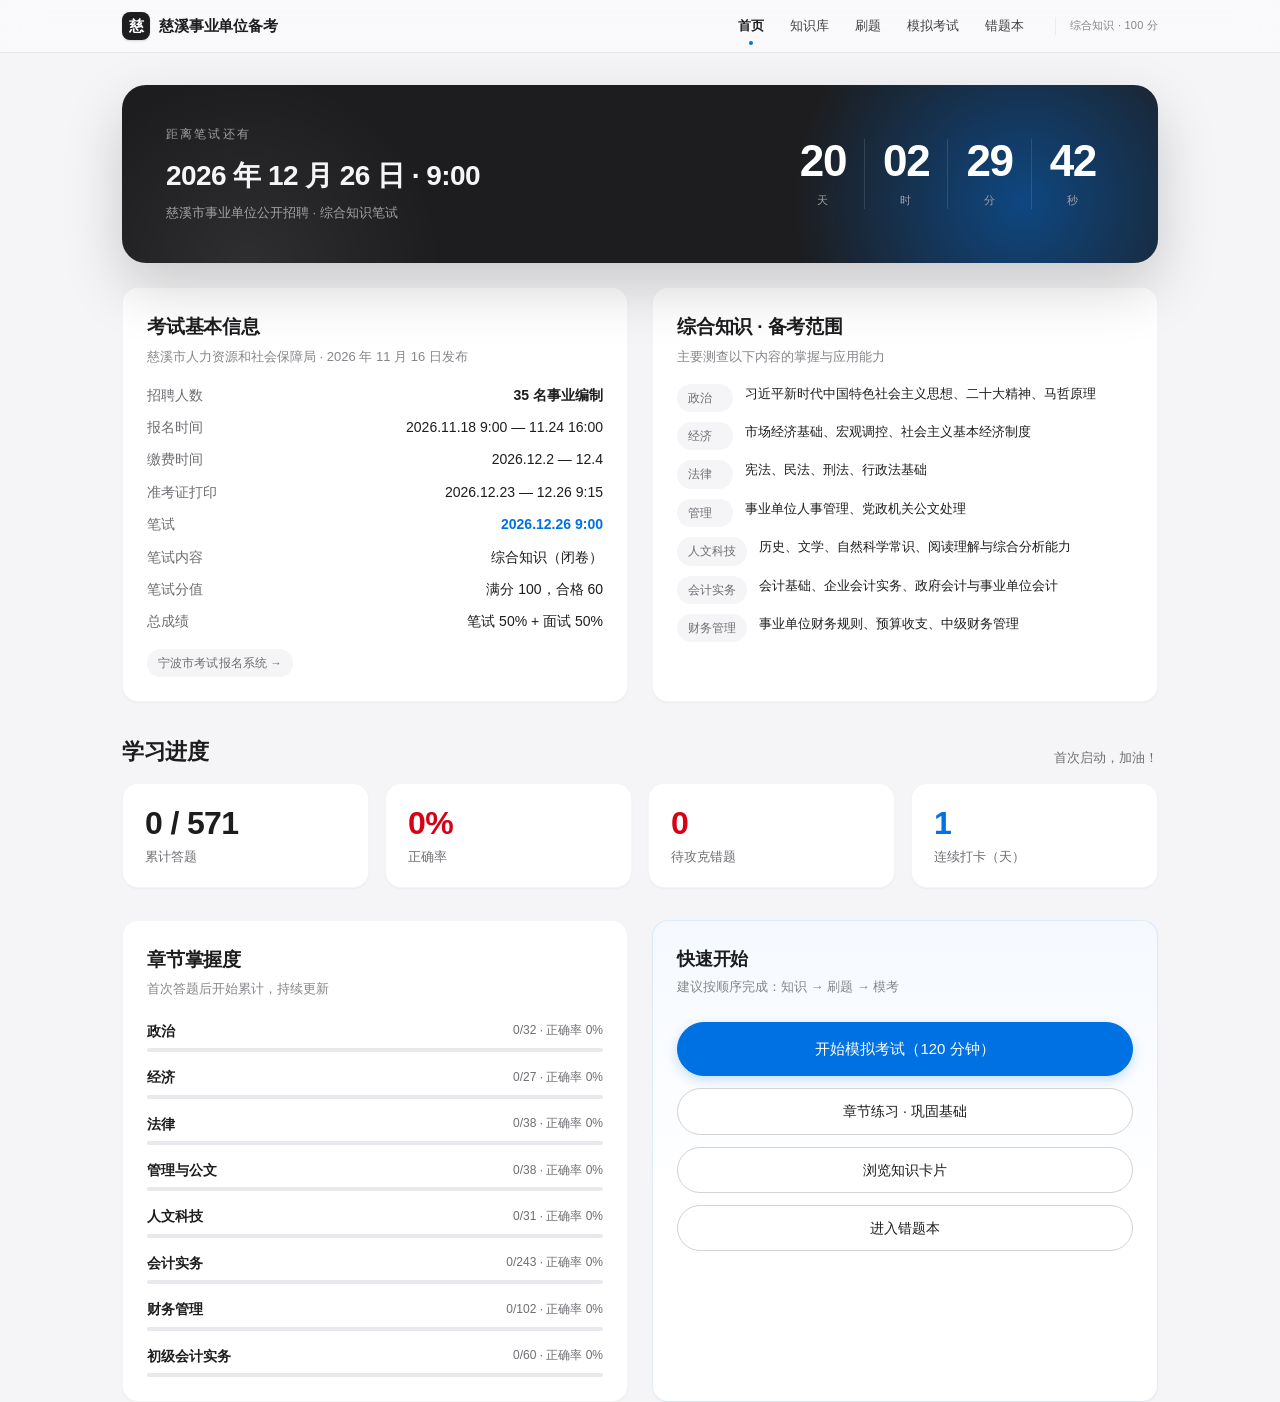
==== commit 8c6dac8d: "新增初级会计实务题库60题（含计算题）与计算考点卡片" ====
--- a/index.html
+++ b/index.html
@@ -115,8 +115,8 @@
   <a class="btn btn-primary" href="exam.html">模拟考试</a>
 </div>
 
-<script src="data.js?v=20261125"></script>
-<script src="app.js?v=20261124"></script>
+<script src="data.js?v=20261126"></script>
+<script src="app.js?v=20261126"></script>
 <script>
   renderNav("home");
   startCountdown(document.getElementById("countdown"));
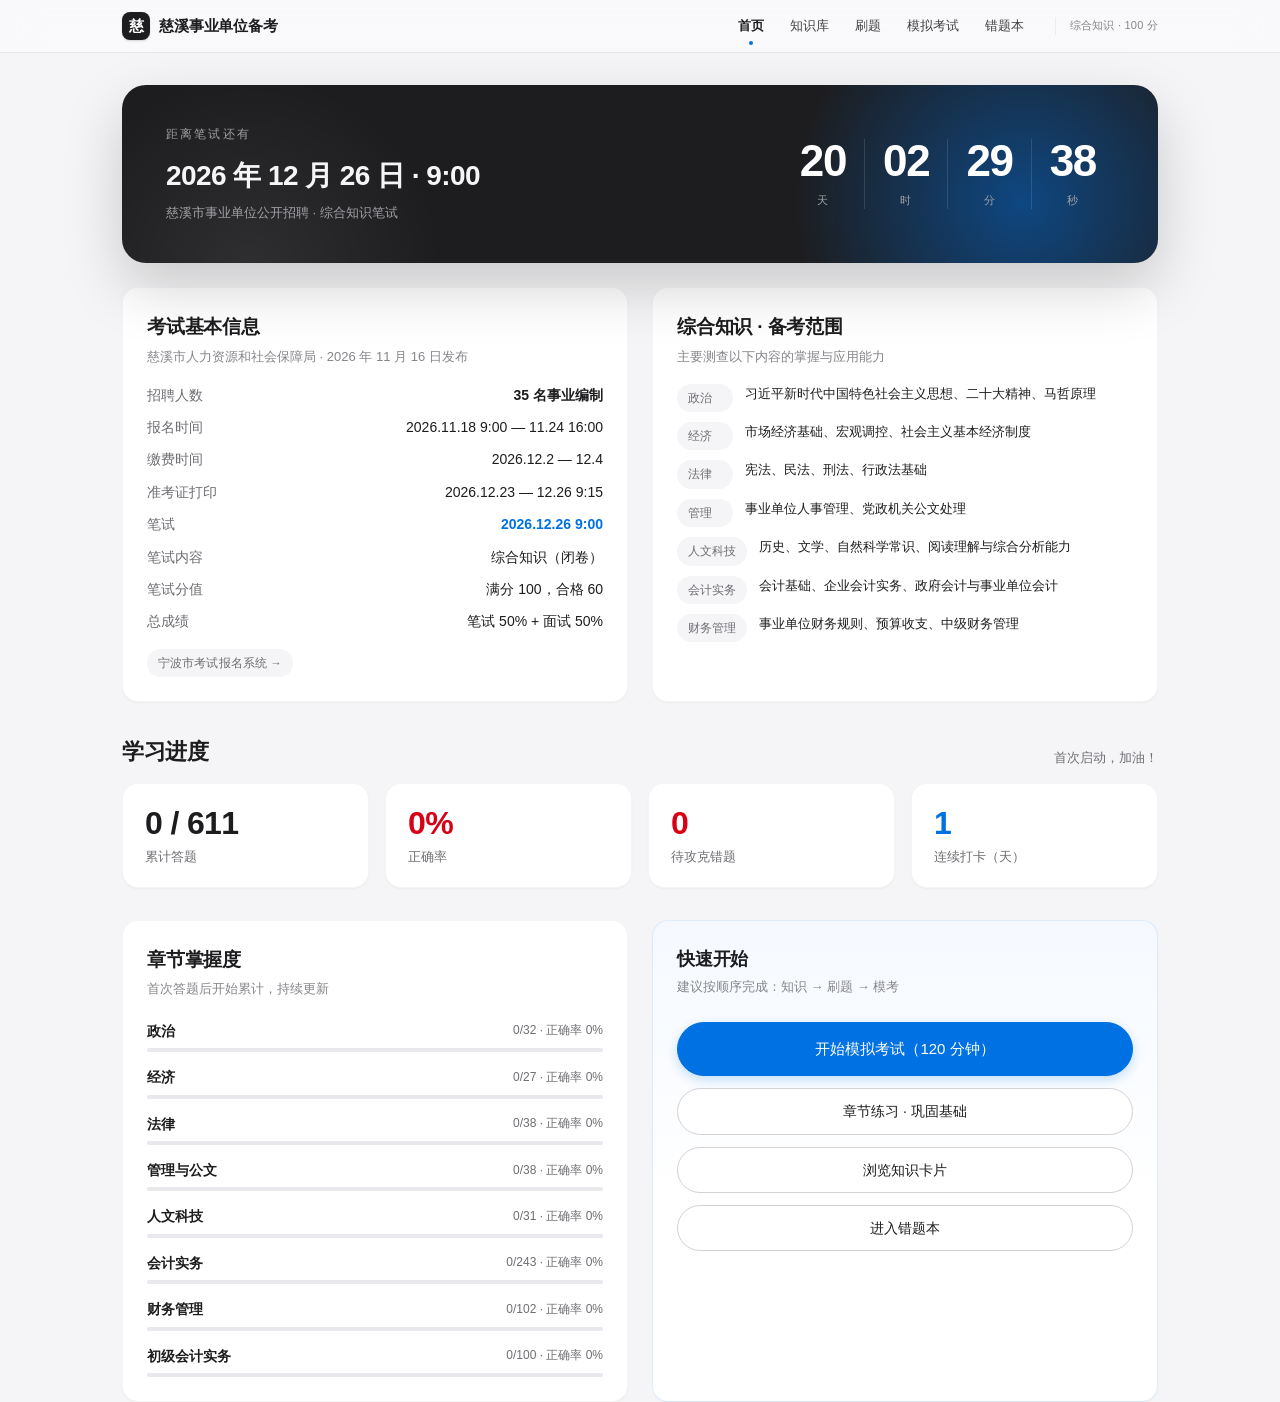
==== commit b20263da: "初级会计实务新增40道计算题（累计100题）" ====
--- a/index.html
+++ b/index.html
@@ -115,8 +115,8 @@
   <a class="btn btn-primary" href="exam.html">模拟考试</a>
 </div>
 
-<script src="data.js?v=20261126"></script>
-<script src="app.js?v=20261126"></script>
+<script src="data.js?v=20261127"></script>
+<script src="app.js?v=20261127"></script>
 <script>
   renderNav("home");
   startCountdown(document.getElementById("countdown"));
